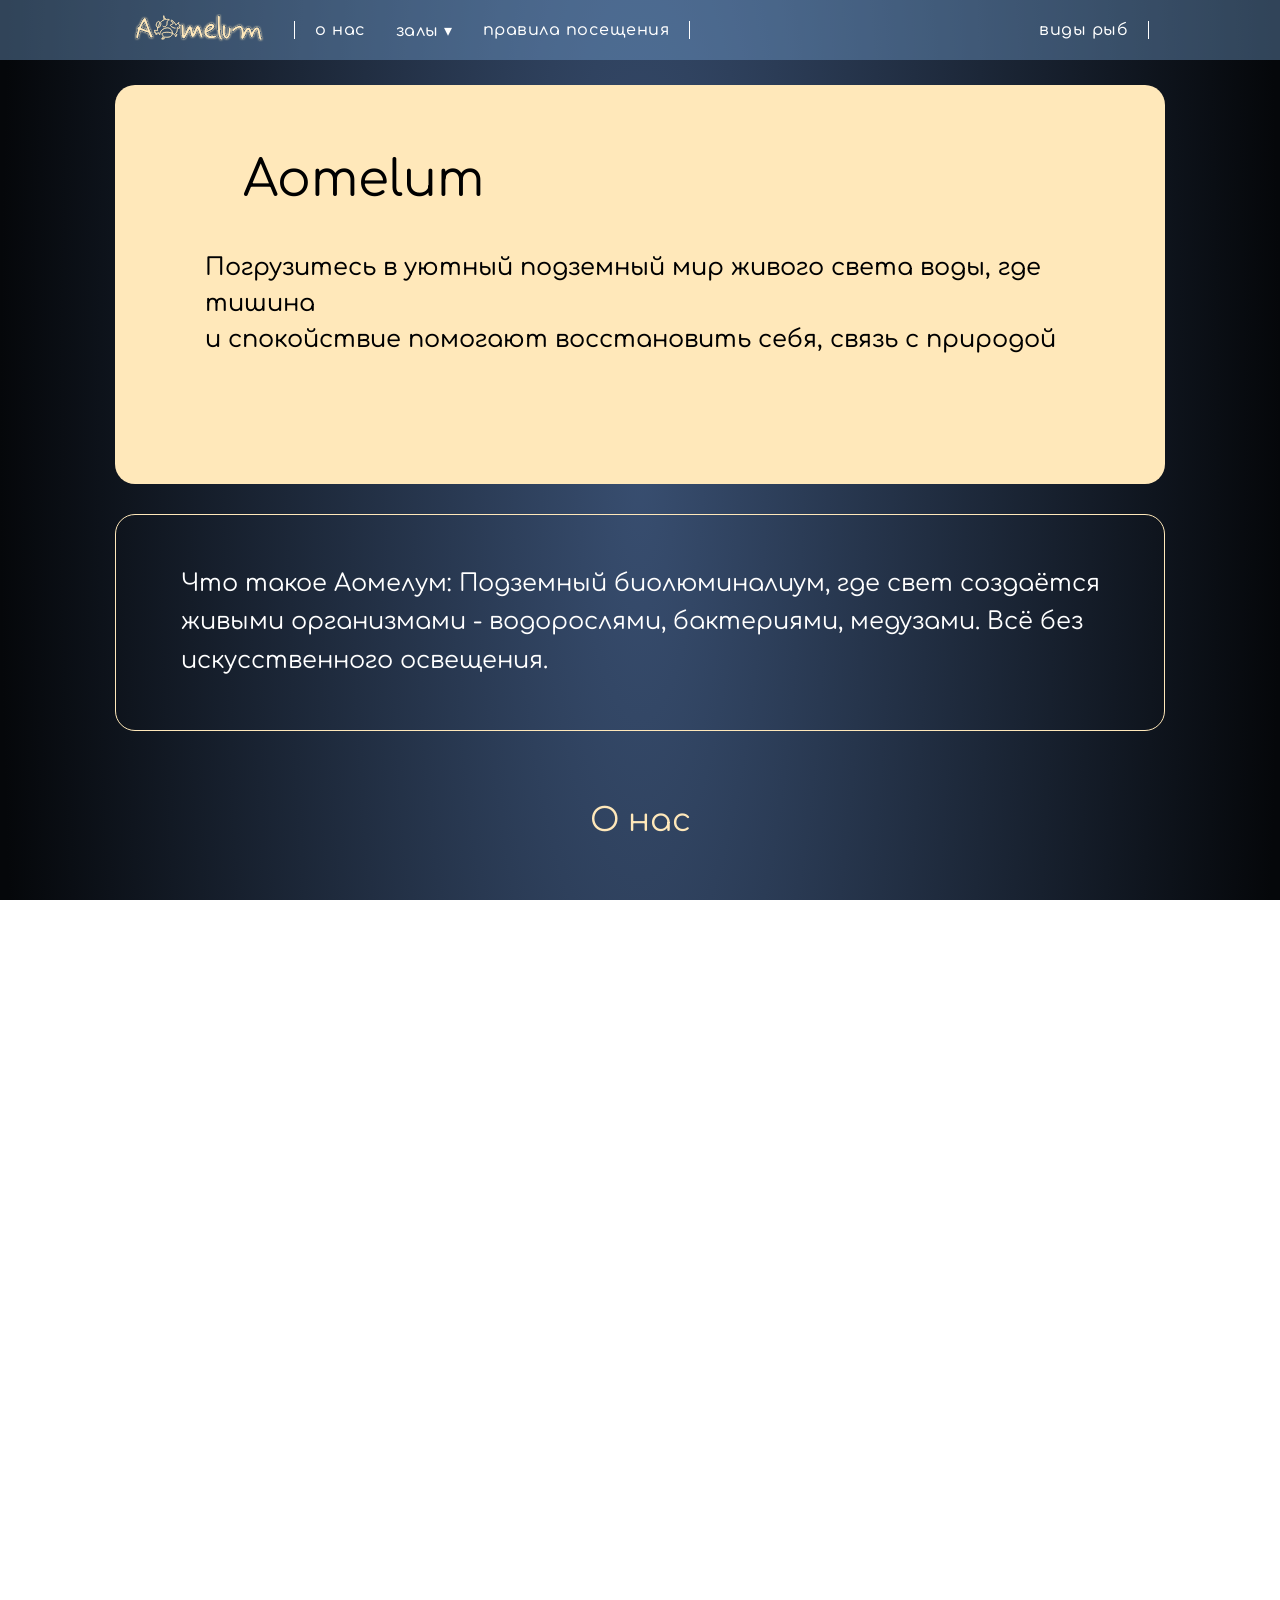
==== index.html @ f308b264 "создала редеми" ====
<!DOCTYPE html>
<html lang="ru">
<head>
    <meta charset="UTF-8">
    <meta name="viewport" content="width=device-width, initial-scale=1.0">
    <title>Aomelum-главная</title>
    <link rel="icon" href="./img/logo2.png" type="image/png"> 
    <link href="./css/style.css" rel="stylesheet"/>
    <link href="./css/font.css" rel="stylesheet"/>
    <script src="./js/js.js" charset="utf-8"></script>
</head>
<body>
    <header>
        <a href="index.html" class="logo">
            <img class="logo_1" src="./img/logo.svg" alt="">
        </a>
        
        <a href="o_nas.html" class="text-link text-about">
            о наc
        </a>
        
        <div class="dropdown">
            <a href="#" class="text-link text-zal dropbtn">
                залы ▾
            </a>
            <div class="dropdown-content">
                <a href="vip.html">vip</a>
                <a href="obichka.html">обычные</a>
            </div>
        </div>
        
        <a href="rules.html" class="text-link text-rule">
            правила посещения
        </a>
        
        <a href="obitateli.html" class="text-link text-type">
            виды рыб
        </a>
    </header>
    
    <!-- <div class="mobile-menu-panel">
        <button class="close-menu-btn" aria-label="Закрыть меню">&times;</button>
        <nav class="mobile-nav">
            <a href="about.html">О нас</a>
            <a href="contact.html">залы</a>
            <a href="lab.html">правила посещения</a>
            <a href="cataloge.html">виды рыб</a>
        </nav>
    </div> -->














    <section class="main-content1">
        
        <div class="card card-light">
            <h1 class="card-title">Aomelum</h1>
            <p class="card-text">
                Погрузитесь в уютный подземный мир живого света воды, где тишина <br> 
                и спокойствие помогают восстановить себя, связь с природой
            </p>
        </div>
        
        <div class="card card-dark">
            <p class="card-text">
                Что такое Аомелум: Подземный биолюминалиум, где свет создаётся <br>
                живыми организмами - водорослями, бактериями, медузами. Всё без <br>
                искусственного освещения.
            </p>
        </div>
    </section>
    

















    <section class="about-section">
        <h2 class="about-heading">О нас</h2>

        <div class="about-container">
            <div class="about-card about-left scroll-animate">
                <p>
                    Аомелум — место, в котором можно замедлиться, выйти из потока 
                    шума и снова почувствовать внимание к миру вокруг. Здесь тишина, 
                    мягкий свет и глубина пространства помогают восстановить 
                    внутренний ритм, просто побыть в настоящем моменте.
                </p>
            </div>

            <div class="about-card about-right scroll-animate">
                <p>
                    Нас вдохновляет природа океанических глубин: места, где 
                    свет рождается естественно, а тишина становится 
                    частью опыта. Здесь мы находим вдохновение в медленном 
                    движении воды, мягком свечении живых организмов 
                    и спокойствии, которого так не хватает в городе.
                </p>
            </div>

            <div class="about-card about-left scroll-animate">
                <p>
                    Через биолюминесценцию, подземную архитектуру 
                    и медленные маршруты мы создаём атмосферу спокойствия, 
                    тишины и полного внутреннего погружения, помогая 
                    замедлиться и почувствовать связь с собой и окружающим 
                    миром.
                </p>
            </div>

            <div class="about-btn-wrapper scroll-animate">
                <a href="o_nas.html" class="about-btn">Читать больше</a>
            </div>
        </div>
    </section>
















    <section class="species-section">
        <h2 class="species-heading">Какие виды есть у нас</h2>
        
        <div class="species-grid">
            <div class="species-card card-small-vert placeholder">
                <div class="card-info">
                    <span class="card-title-text">Название обитателя <span class="arrow">⌄</span></span>
                    <span class="card-subtitle-text">в каком зале находится</span>
                </div>
            </div>

            <div class="species-card card-small-vert placeholder">
                <div class="card-info">
                    <span class="card-title-text">Название обитателя <span class="arrow">⌄</span></span>
                    <span class="card-subtitle-text">в каком зале находится</span>
                </div>
            </div>
        
            <div class="species-card card-large-horiz placeholder">
                <div class="card-info">
                    <span class="card-title-text">Название обитателя <span class="arrow">⌄</span></span>
                    <span class="card-subtitle-text">в каком зале находится</span>
                </div>
            </div>
            
            <div class="species-card card-small-vert placeholder"><div class="card-info">
                    <span class="card-title-text">Название обитателя <span class="arrow">⌄</span></span>
                    <span class="card-subtitle-text">в каком зале находится</span>
                </div>
            </div>

            <div class="species-card card-huge-horiz placeholder">
                <div class="card-info">
                    <span class="card-title-text">Название обитателя <span class="arrow">⌄</span></span>
                    <span class="card-subtitle-text">в каком зале находится</span>
                </div>
            </div>
            
            <div class="species-card card-medium-horiz placeholder"><div class="card-info">
                    <span class="card-title-text">Название обитателя <span class="arrow">⌄</span></span>
                    <span class="card-subtitle-text">в каком зале находится</span>
                </div>
            </div>

            <div class="species-card card-square placeholder">
                <div class="card-info">
                    <span class="card-title-text">Название обитателя <span class="arrow">⌄</span></span>
                    <span class="card-subtitle-text">в каком зале находится</span>
                </div>
            </div>

            <div class="species-card card-small-vert placeholder">
                <div class="card-info">
                    <span class="card-title-text">Название обитателя <span class="arrow">⌄</span></span>
                    <span class="card-subtitle-text">в каком зале находится</span>
                </div>
            </div>
            
            
            <div class="species-card card-medium-horiz placeholder card-with-text">
                <div class="card-info">
                    <span class="card-title-text">Название обитателя <span class="arrow">⌄</span></span>
                    <span class="card-subtitle-text">в каком зале находится</span>
                </div>
            </div>
            <div class="species-card card-square placeholder">
                <div class="card-info">
                    <span class="card-title-text">Название обитателя <span class="arrow">⌄</span></span>
                    <span class="card-subtitle-text">в каком зале находится</span>
                </div>
            </div>
        </div>
    </section>










    <section class="concept-section">
    <div class="concept-container">
        <div class="concept-text-box">
            <h2 class="concept-heading">Концепция залов</h2>
            <p class="concept-text">
                В нашем биоиллюминариуме мы создали уникальную концепцию залов, которая 
                позволяет каждому гостю выбрать формат отдыха и релаксации, подходящий 
                именно ему или его компании.
            </p>
        </div>
        
        <div class="concept-image-box placeholder"></div>
    </div>
</section>







    <section class="hall-slider-section">
        <div class="slider-tabs">
            <button class="tab-btn" data-category="vip" onclick="location.href='vip.html'">vip</button>
            <button class="tab-btn" data-category="regular" onclick="location.href='obichka.html'">обычные</button>
        </div>

        <div class="slider-wrap">
            <button class="slider-arrow prev-btn">&lt;</button>
            <div class="slider-track" id="hallSlider">

                <div class="slider-card placeholder">
                    <div class="card-inner-placeholder"></div>
                </div>

                <div class="slider-card placeholder">
                    <div class="card-inner-placeholder"></div>
                </div>

                <div class="slider-card placeholder">
                    <div class="card-inner-placeholder"></div>            
                </div>
                    
                    
                <div class="slider-card placeholder">
                    <div class="card-inner-placeholder"></div>
                </div>

                <div class="slider-card placeholder">
                    <div class="card-inner-placeholder"></div>
                </div>

            </div>
            <button class="slider-arrow next-btn">&gt;</button>
        </div>
    </section>











    <section class="rules-section" id="rulesSection">
        <div class="rules-bg-svg rules-bg-top" id="bgTop">
            <img src="./img/pattern-bottom.svg" alt="Top Pattern">
        </div>
        
        <h2 class="rules-heading">Правила и рекомендации посещения</h2>
        
        <div class="rules-container">
            <div class="rules-card">
                <ul class="rules-list">
                    <li>Время посещения: по расписанию, чтобы сохранить тишину и спокойствие.</li>
                    <li>Дресскод: желательно комфортная, не мешающая движению; избегайте ярких и шумных аксессуаров.</li>
                    <li>Поведение: минимальный шум, молчание рекомендуется для максимальной концентрации.</li>
                    <li>Фото и видеосъёмка: только для рекламы, по согласованию, без использования вспышек и яркого света.</li>
                    <li>Продолжительность: от 45 до 60 минут для полного погружения.</li>
                    <li>Алкоголь и наркотики: запрещены.</li>
                </ul>
            </div>
            
            <div class="rules-card">
                <p class="rules-subtitle">Особые правила:</p>
                <ul class="rules-list">
                    <li>Перед входом убрать обувь.</li>
                    <li>Не трогать организмы и окружающие поверхности.</li>
                    <li>Уважайте тишину и спокойствие других посетителей.</li>
                </ul>
            </div>
        </div>
        
        <div class="rules-bg-svg rules-bg-bottom" id="bgBottom">
            <img src="./img/pattern-bottom.svg" alt="Bottom Pattern">
        </div>
    </section>















    <section class="contacts-section">
        <h2 class="contacts-heading">Контактная информация</h2>

        <div class="contacts-container">
    
            <div class="contacts-info-col">
                <div class="contacts-text-group">
                    <p>Адрес: (подземное расположение, указан примерно)</p>
                    <p>Телефон: +7 (999) 000-00-00</p>
                    <p>Email: info@aomelum.ru</p>
                </div>

                <a href="#" class="map-btn">Ссылка на карту, схема проезда</a>

                <div class="social-links">
                    <a href="https://t.me/" target="_blank" class="social-card" aria-label="Telegram">
                        <!-- Иконка Telegram SVG или заглушка -->
                        <span>TG</span>
                    </a>
                    <a href="https://vk.com/" target="_blank" class="social-card" aria-label="VKontakte">
                        <span>VK</span>
                    </a>
                    <a href="https://wa.me/" target="_blank" class="social-card" aria-label="WhatsApp">
                        <span>WA</span>
                    </a>
                </div>
            </div>

            <div class="contacts-form-col">
                <form id="feedbackForm" class="feedback-form">
                    <p class="form-title-desc">Форма для обратной связи (имя, email, сообщение).</p>
                
                    <div class="form-group">
                        <input type="text" id="name" name="name" placeholder="Ваше имя" required>
                    </div>

                    <div class="form-group">
                        <input type="email" id="email" name="email" placeholder="Ваш Email" required>
                    </div>

                    <div class="form-group">
                        <textarea id="message" name="message" placeholder="Ваше сообщение" rows="4" required></textarea>
                    </div>

                    <button type="submit" class="submit-btn">Отправить</button>
                
                    <div id="formNotification" class="form-notification hidden">
                        Сообщение успешно отправлено! Спасибо.
                    </div>
                </form>
            </div>

        </div>
    </section>










</body>
</html>
---- css/style.css ----
@import "reset.css";
@import "fonts.css";
@import "content.css";
@import "animation.css";
@import "adaptive.css";
---- css/font.css ----
@font-face {
    font-family: "ComfortaaR";
    src: url("../fonts/Comfortaa-Regular.ttf") format("truetype");
    font-style: Regular;
}

@font-face {
    font-family: "ComfortaaM";
    src: url("../fonts/Comfortaa-Medium.ttf") format("truetype");
    font-style: Medium;
}

@font-face {
    font-family: "ComfortaaS";
    src: url("../fonts/Comfortaa-SemiBold.ttf") format("truetype");
    font-style: SemiBold;
}
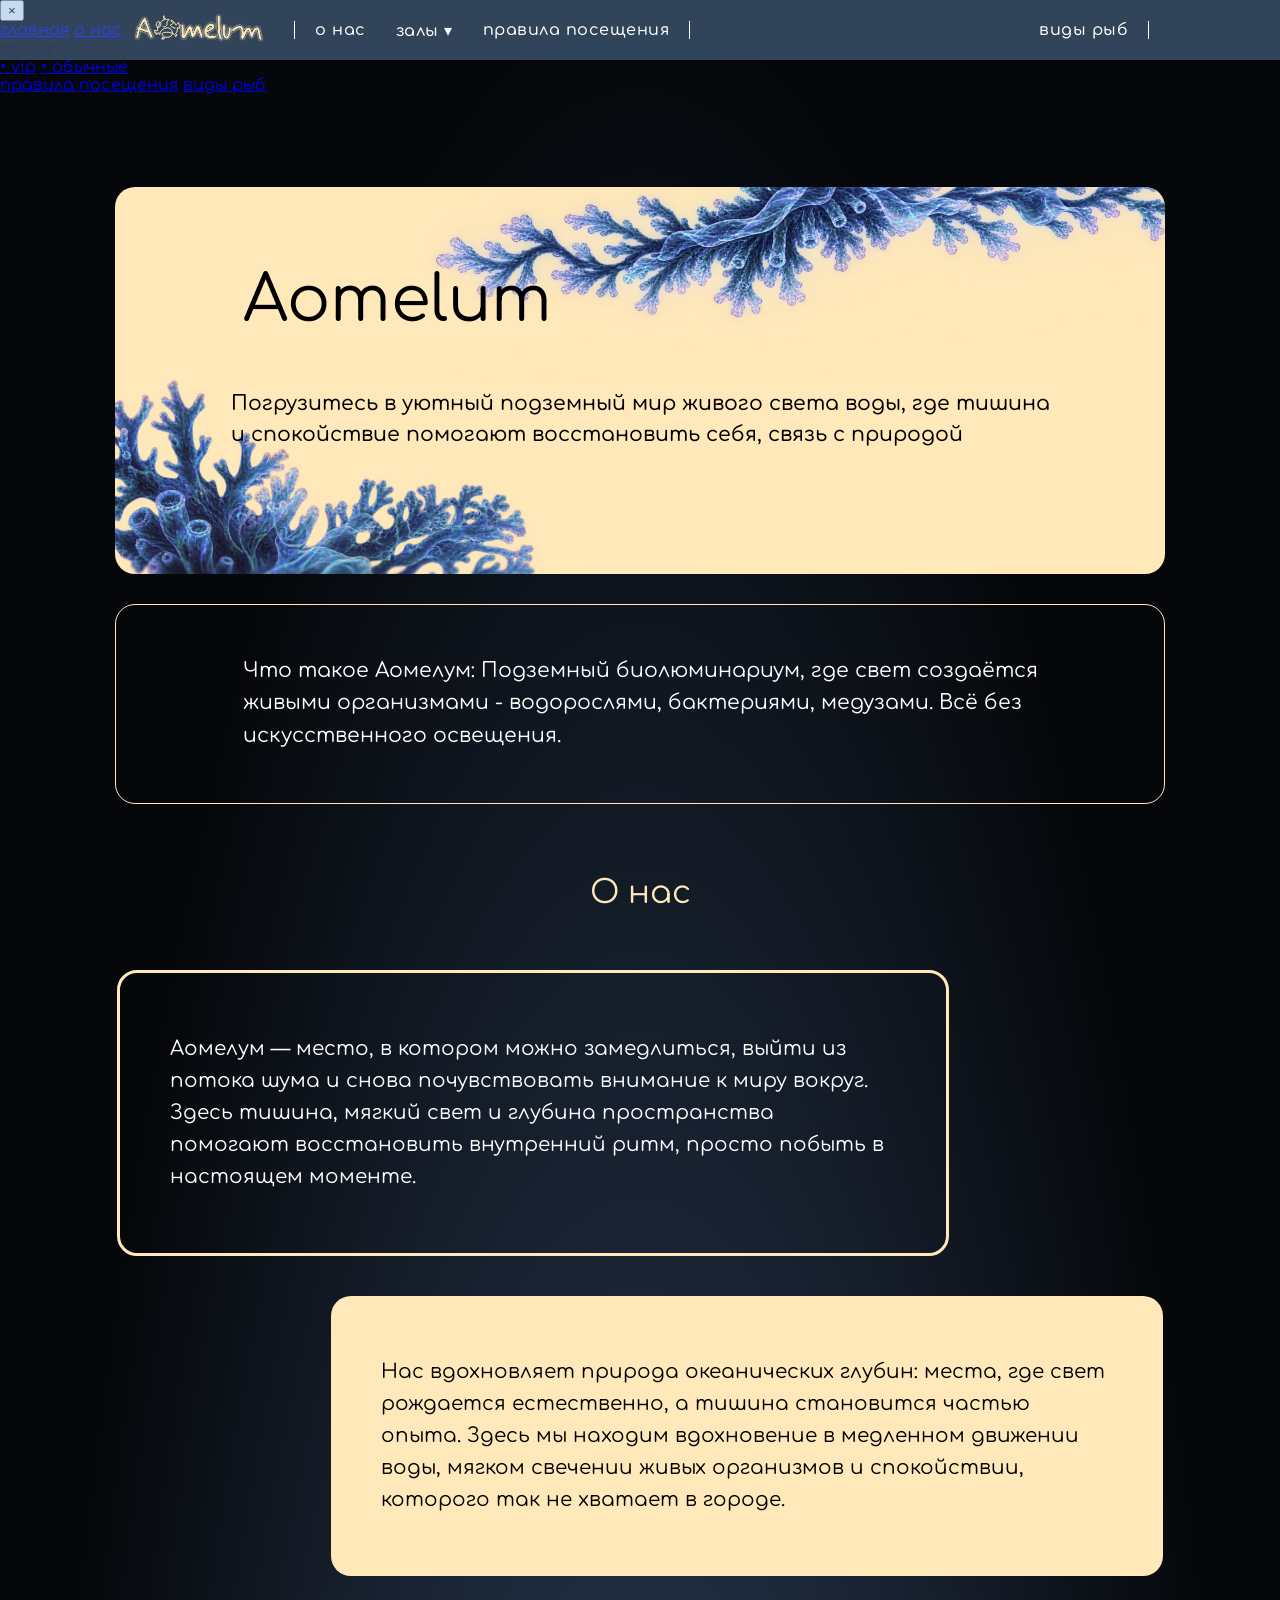
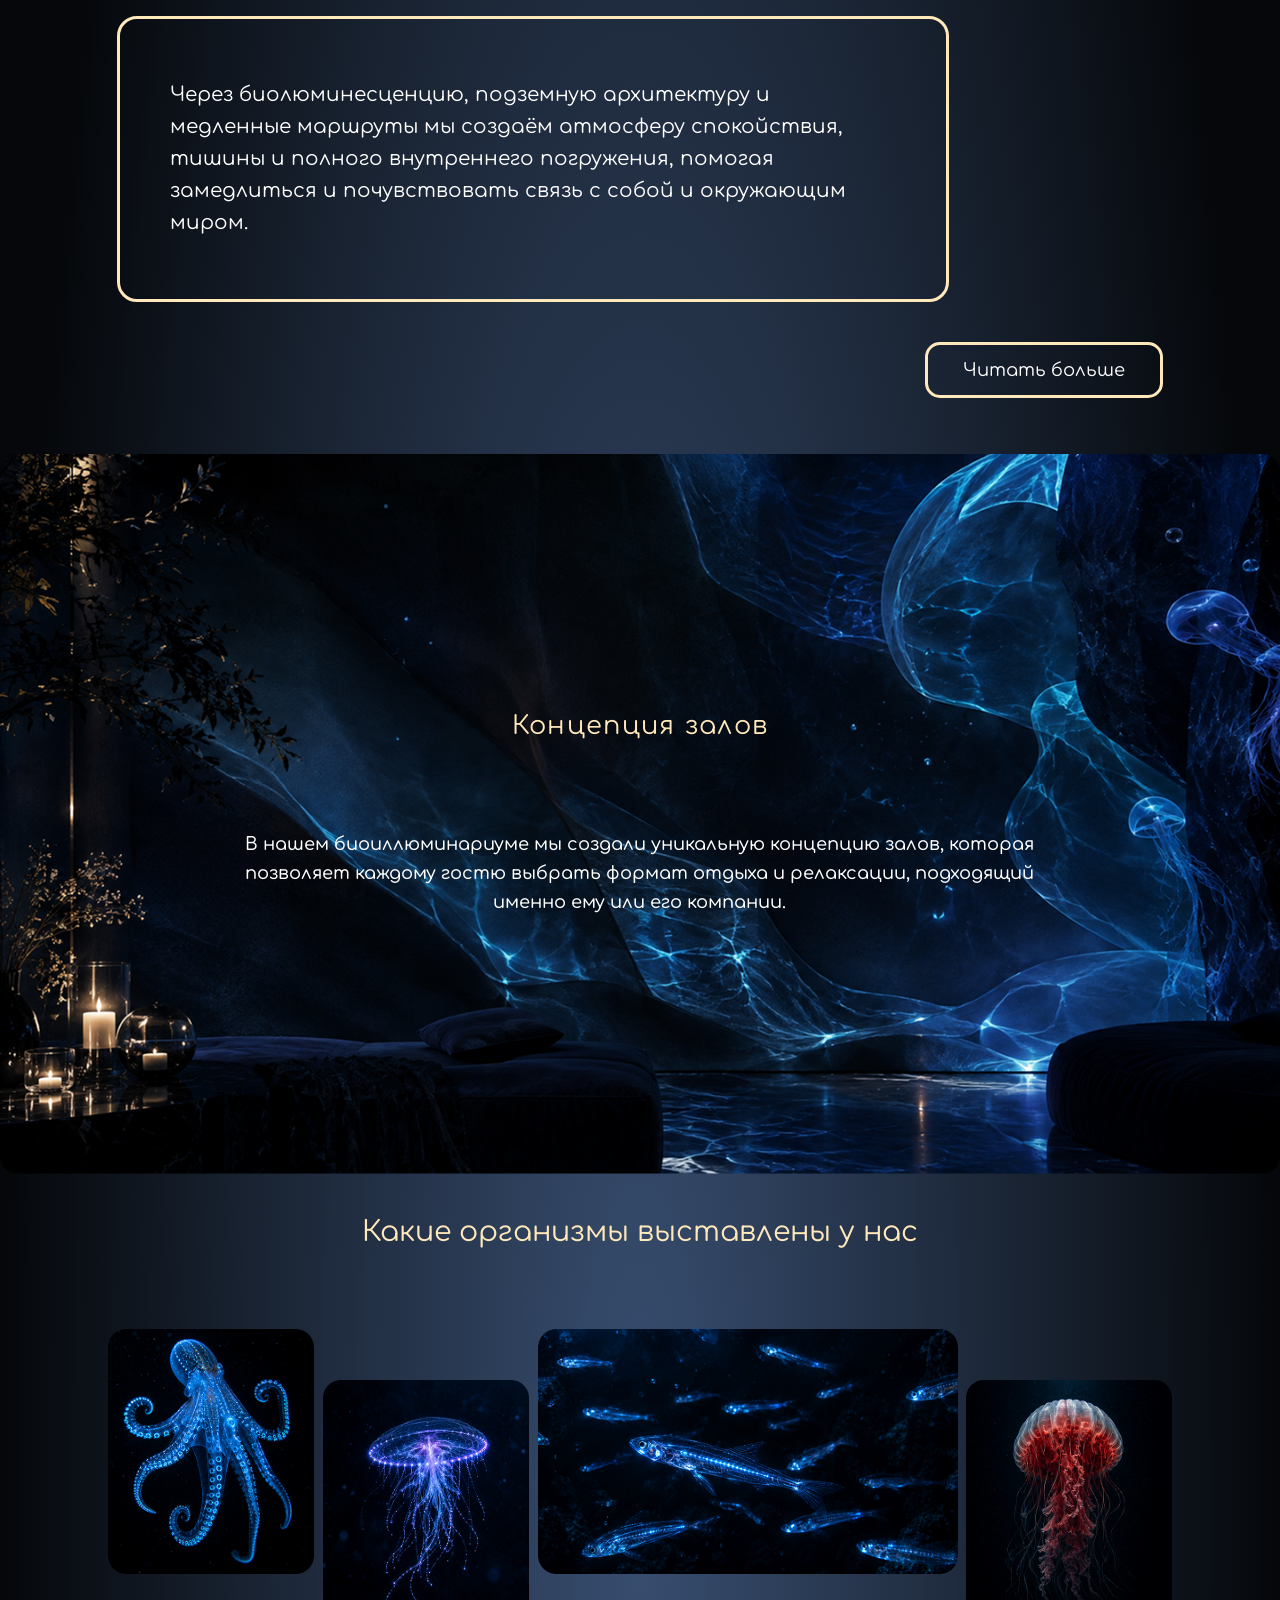
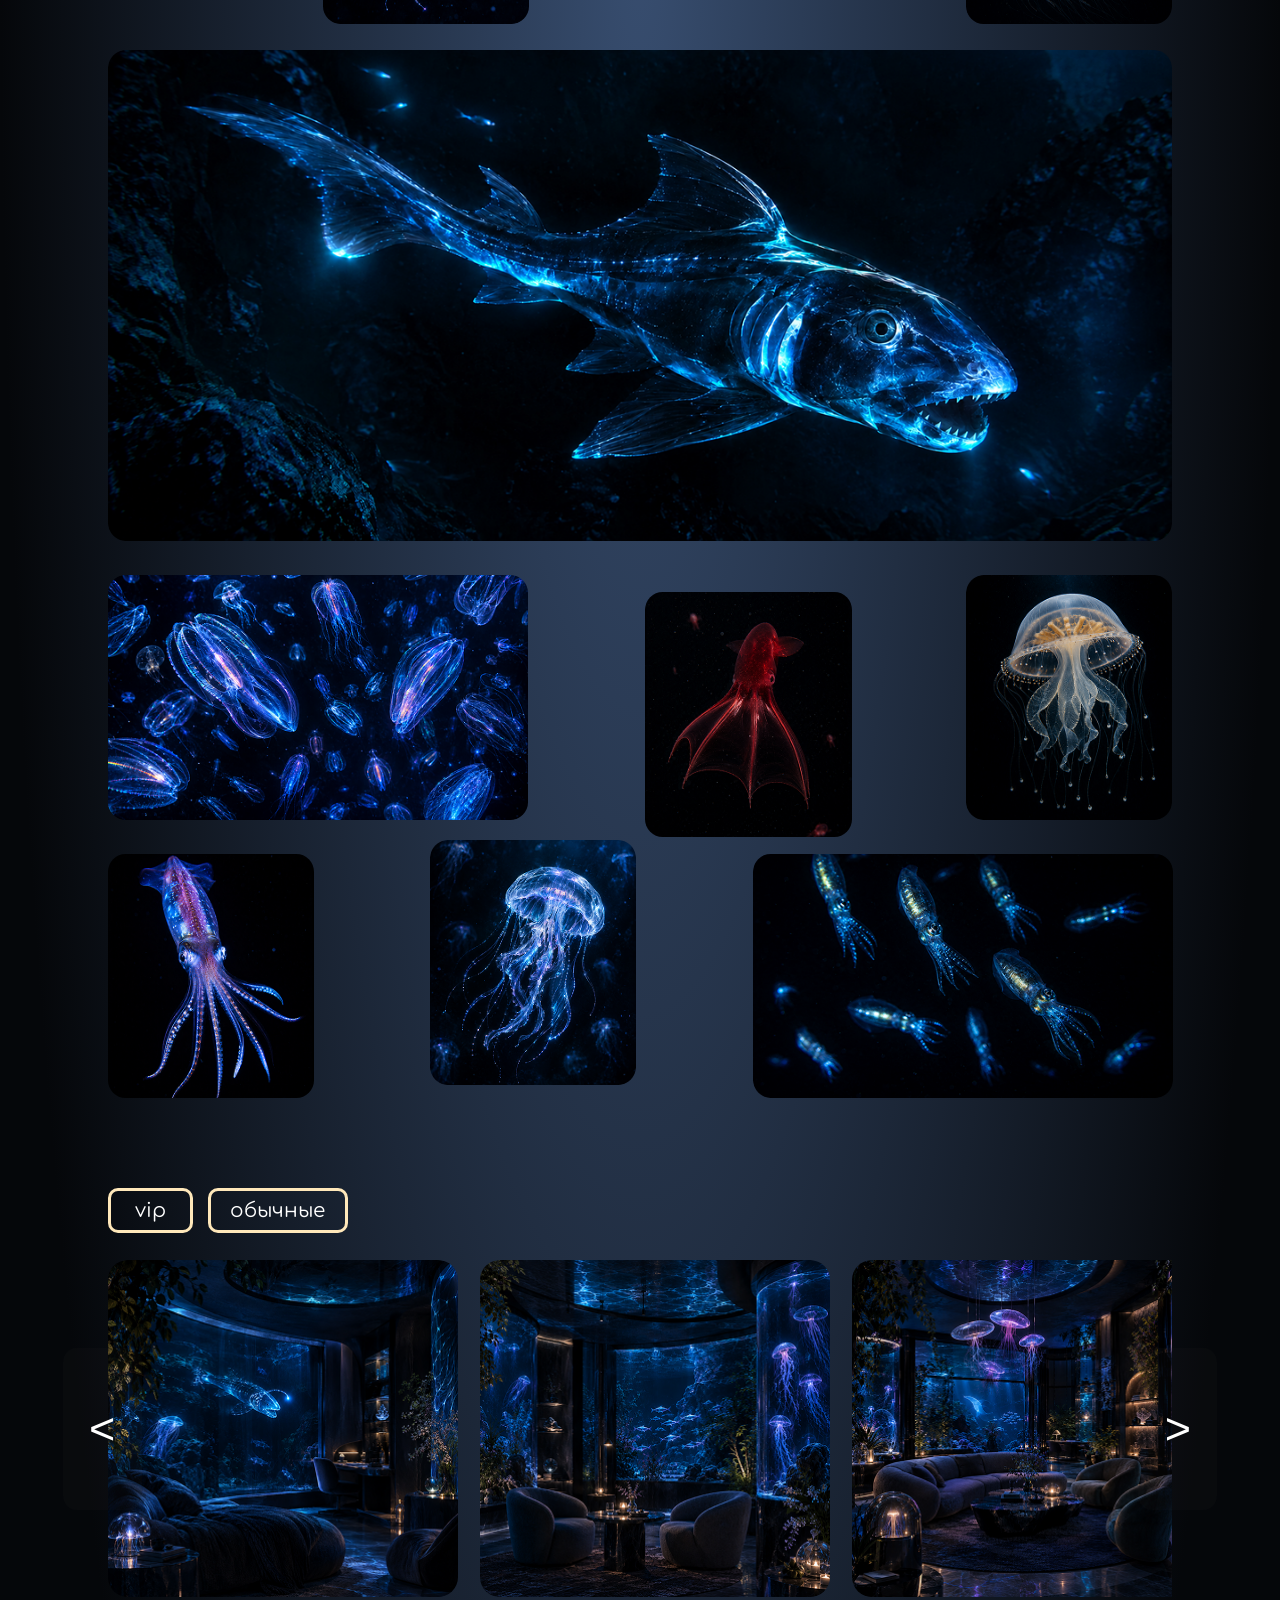
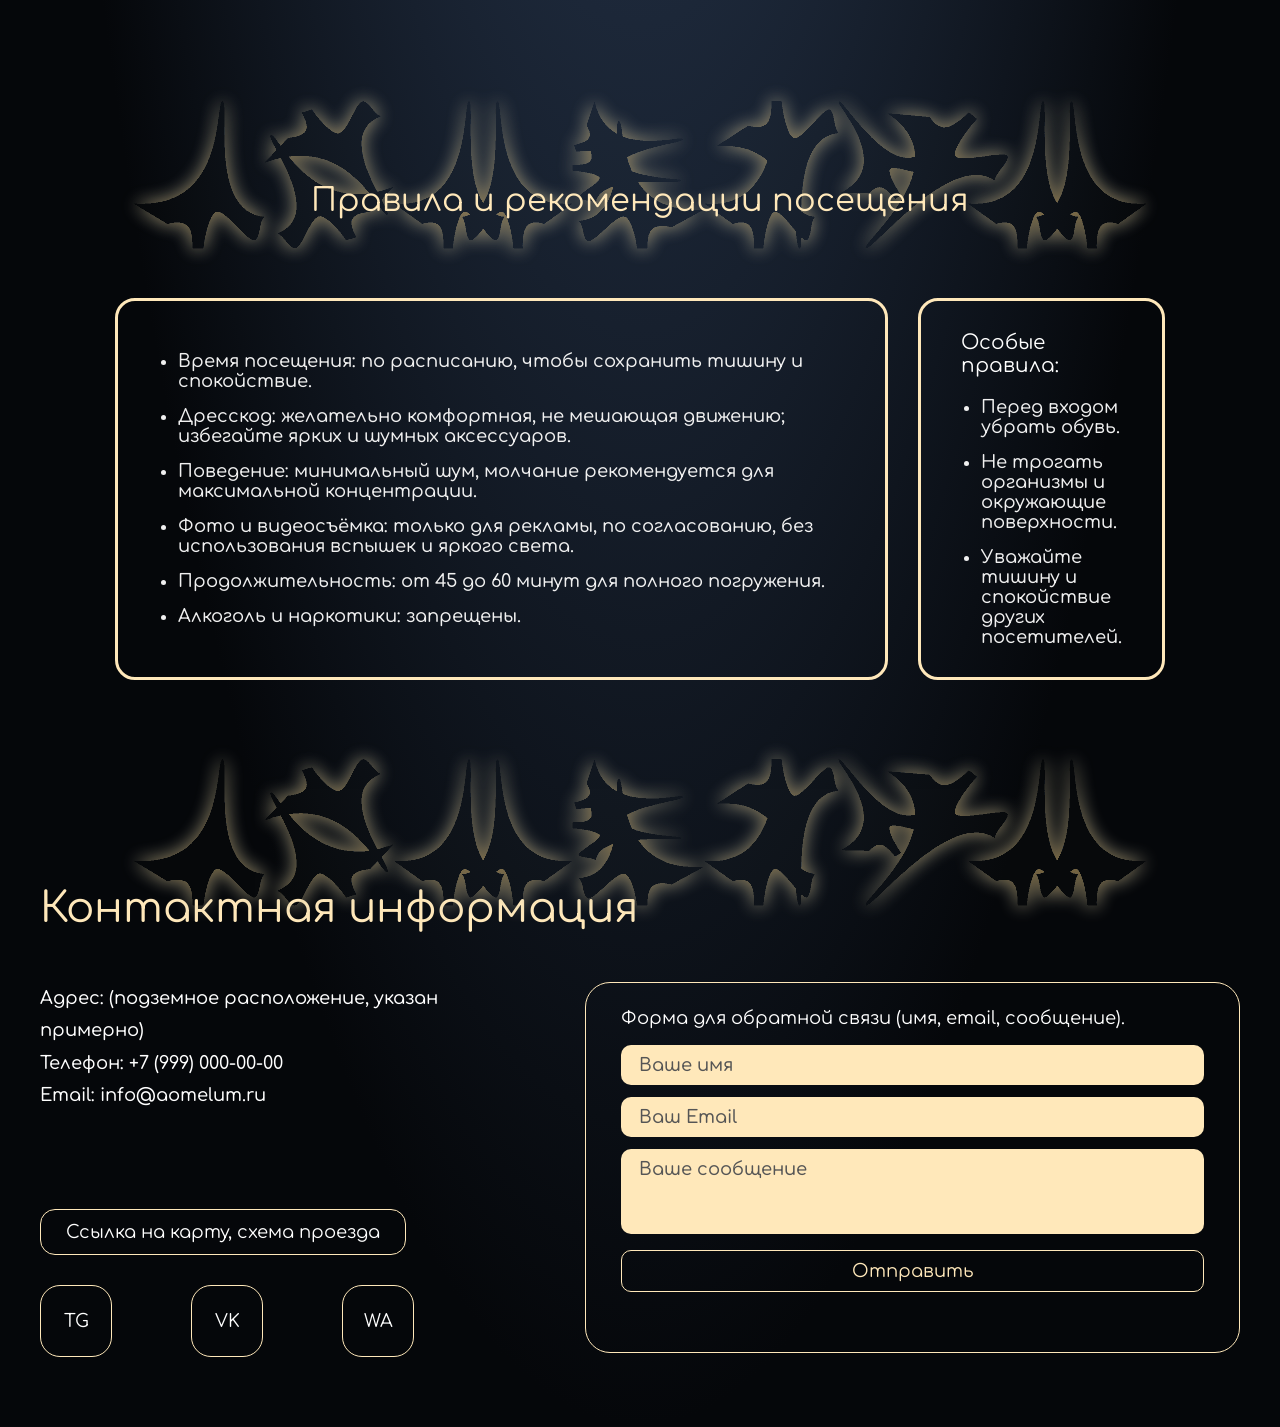
==== commit 815cb3cb: "просм" ====
--- a/index.html
+++ b/index.html
@@ -3,7 +3,7 @@
 <head>
     <meta charset="UTF-8">
     <meta name="viewport" content="width=device-width, initial-scale=1.0">
-    <title>Aomelum-главная</title>
+    <title>Aomelum</title>
     <link rel="icon" href="./img/logo2.png" type="image/png"> 
     <link href="./css/style.css" rel="stylesheet"/>
     <link href="./css/font.css" rel="stylesheet"/>
@@ -37,47 +37,70 @@
             виды рыб
         </a>
     </header>
-    
-    <!-- <div class="mobile-menu-panel">
-        <button class="close-menu-btn" aria-label="Закрыть меню">&times;</button>
-        <nav class="mobile-nav">
-            <a href="about.html">О нас</a>
-            <a href="contact.html">залы</a>
-            <a href="lab.html">правила посещения</a>
-            <a href="cataloge.html">виды рыб</a>
-        </nav>
-    </div> -->
-
-
-
-
-
-
-
-
-
-
-
+
+    
+    
+    
+    
+    
+    
+<div class="mobile-menu-panel">
+    <button class="close-menu-btn" aria-label="Закрыть меню">&times;</button>
+    <nav class="mobile-nav">
+        <!-- Добавляем эту строчку первым пунктом -->
+        <a href="index.html">главная</a>
+
+        <a href="o_nas.html">о нас</a>
+        <div class="mobile-dropdown">
+            <span class="mobile-dropdown-title">залы ▾</span>
+            <div class="mobile-dropdown-content">
+                <a href="vip.html">• vip</a>
+                <a href="obichka.html">• обычные</a>
+            </div>
+        </div>
+        <a href="rules.html">правила посещения</a>
+        <a href="obitateli.html">виды рыб</a>
+    </nav>
+</div>
+    
+    
+    
+    
+    
 
 
 
     <section class="main-content1">
-        
+   
         <div class="card card-light">
-            <h1 class="card-title">Aomelum</h1>
-            <p class="card-text">
-                Погрузитесь в уютный подземный мир живого света воды, где тишина <br> 
-                и спокойствие помогают восстановить себя, связь с природой
-            </p>
-        </div>
-        
+            <div class="coral-top">
+                <img src="./img/lam2.png" alt="Коралл сверху справа">
+            </div>
+
+   
+            <div class="card-content">
+                <h1 class="card-title">Aomelum</h1>
+                <p class="card-text">
+                    Погрузитесь в уютный подземный мир живого света воды, где тишина <br> 
+                    и спокойствие помогают восстановить себя, связь с природой
+                </p>
+            </div>
+
+            
+            <div class="coral-bottom">
+                <img src="./img/lam1.png" alt="Коралл снизу слева">
+            </div>
+        </div>
+   
+
         <div class="card card-dark">
             <p class="card-text">
-                Что такое Аомелум: Подземный биолюминалиум, где свет создаётся <br>
+                Что такое Аомелум: Подземный биолюминариум, где свет создаётся <br>
                 живыми организмами - водорослями, бактериями, медузами. Всё без <br>
                 искусственного освещения.
             </p>
         </div>
+
     </section>
     
 
@@ -151,145 +174,186 @@
 
 
 
+
+
+
+
+
+    <section class="concept-section">
+        <div class="concept-container">
+            <img class="concept-bg-image" src="img/concept.png" alt="Концепция залов">
+            <div class="concept-text-box">
+                <h2 class="concept-heading">Концепция залов</h2>
+                <p class="concept-text">
+                    В нашем биоиллюминариуме мы создали уникальную концепцию залов, которая 
+                    позволяет каждому гостю выбрать формат отдыха и релаксации, подходящий 
+                    именно ему или его компании.
+                </p>
+            </div>
+        </div>
+    </section>
+
+
+
+
+
+
+
+
+
+
+
+
+
     <section class="species-section">
-        <h2 class="species-heading">Какие виды есть у нас</h2>
-        
-        <div class="species-grid">
-            <div class="species-card card-small-vert placeholder">
-                <div class="card-info">
-                    <span class="card-title-text">Название обитателя <span class="arrow">⌄</span></span>
-                    <span class="card-subtitle-text">в каком зале находится</span>
-                </div>
-            </div>
-
-            <div class="species-card card-small-vert placeholder">
-                <div class="card-info">
-                    <span class="card-title-text">Название обитателя <span class="arrow">⌄</span></span>
-                    <span class="card-subtitle-text">в каком зале находится</span>
-                </div>
-            </div>
-        
-            <div class="species-card card-large-horiz placeholder">
-                <div class="card-info">
-                    <span class="card-title-text">Название обитателя <span class="arrow">⌄</span></span>
-                    <span class="card-subtitle-text">в каком зале находится</span>
-                </div>
-            </div>
-            
-            <div class="species-card card-small-vert placeholder"><div class="card-info">
-                    <span class="card-title-text">Название обитателя <span class="arrow">⌄</span></span>
-                    <span class="card-subtitle-text">в каком зале находится</span>
-                </div>
-            </div>
-
-            <div class="species-card card-huge-horiz placeholder">
-                <div class="card-info">
-                    <span class="card-title-text">Название обитателя <span class="arrow">⌄</span></span>
-                    <span class="card-subtitle-text">в каком зале находится</span>
-                </div>
-            </div>
-            
-            <div class="species-card card-medium-horiz placeholder"><div class="card-info">
-                    <span class="card-title-text">Название обитателя <span class="arrow">⌄</span></span>
-                    <span class="card-subtitle-text">в каком зале находится</span>
-                </div>
-            </div>
-
-            <div class="species-card card-square placeholder">
-                <div class="card-info">
-                    <span class="card-title-text">Название обитателя <span class="arrow">⌄</span></span>
-                    <span class="card-subtitle-text">в каком зале находится</span>
-                </div>
-            </div>
-
-            <div class="species-card card-small-vert placeholder">
-                <div class="card-info">
-                    <span class="card-title-text">Название обитателя <span class="arrow">⌄</span></span>
-                    <span class="card-subtitle-text">в каком зале находится</span>
-                </div>
-            </div>
-            
-            
-            <div class="species-card card-medium-horiz placeholder card-with-text">
-                <div class="card-info">
-                    <span class="card-title-text">Название обитателя <span class="arrow">⌄</span></span>
-                    <span class="card-subtitle-text">в каком зале находится</span>
-                </div>
-            </div>
-            <div class="species-card card-square placeholder">
-                <div class="card-info">
-                    <span class="card-title-text">Название обитателя <span class="arrow">⌄</span></span>
-                    <span class="card-subtitle-text">в каком зале находится</span>
-                </div>
-            </div>
-        </div>
-    </section>
-
-
-
-
-
-
-
-
-
-
-    <section class="concept-section">
-    <div class="concept-container">
-        <div class="concept-text-box">
-            <h2 class="concept-heading">Концепция залов</h2>
-            <p class="concept-text">
-                В нашем биоиллюминариуме мы создали уникальную концепцию залов, которая 
-                позволяет каждому гостю выбрать формат отдыха и релаксации, подходящий 
-                именно ему или его компании.
-            </p>
-        </div>
-        
-        <div class="concept-image-box placeholder"></div>
+        <h2 class="species-heading">Какие организмы выставлены у нас</h2>
+
+        <div class="species-canvas">
+
+            <div class="species-card card-octopussv">
+                <img src="img/octopussv.png" alt="Octopussv">
+                <div class="card-info">
+                    <span class="card-title-text">Светящийся осьминог</span>
+                </div>
+            </div>
+
+            <div class="species-card card-attola">
+                <img src="img/attola.png" alt="Attola">
+                <div class="card-info">
+                    <span class="card-title-text">Медуза "Морская крапива"</span>
+                </div>
+            </div>
+
+            <div class="species-card card-anchous">
+                <img src="img/anchous.png" alt="Anchous">
+                <div class="card-info">
+                    <span class="card-title-text">Светящийся анчоус</span>
+                </div>
+            </div>
+
+            <div class="species-card card-colocolnia">
+                <img src="img/colocolnia.png" alt="Colocolnia">
+                <div class="card-info">
+                    <span class="card-title-text">Медуза "Кровавая колокольня"</span>
+                </div>
+            </div>
+
+            <div class="species-card card-fonarak">
+                <img src="img/fonarak.png" alt="Fonarak">
+                <div class="card-info">
+                    <span class="card-title-text">Акула "Фонарь"</span>
+                </div>
+            </div>
+
+            <div class="species-card card-grebnevik">
+                <img src="img/grebnevik.png" alt="Grebnevik">
+                <div class="card-info">
+                    <span class="card-title-text">Гребневик</span>
+                </div>
+            </div>
+
+            <div class="species-card card-krovcalm">
+                <img src="img/krovcalm.png" alt="Krovcalm">
+                <div class="card-info">
+                    <span class="card-title-text">"Вампирский" кальмар</span>
+                </div>
+            </div>
+
+            <div class="species-card card-medu">
+                <img src="img/medu.png" alt="Medu">
+                <div class="card-info">
+                    <span class="card-title-text">Медуза "Атолла"</span>
+                </div>
+            </div>
+
+            <div class="species-card card-kalmsv">
+                <img src="img/kalmsv.png" alt="Kalmsv">
+                <div class="card-info">
+                    <span class="card-title-text">Светящийся кальмар</span>
+                </div>
+            </div>
+
+            <div class="species-card card-hrustalm">
+                <img src="img/hrustalm.png" alt="Hrustalm">
+                <div class="card-info">
+                    <span class="card-title-text">"Хрустальная" медуза</span>
+                </div>
+            </div>
+
+            <div class="species-card card-svetlak">
+                <img src="img/svetlak.png" alt="Svetlak">
+                <div class="card-info">
+                    <span class="card-title-text">Кальмар "Светлячок"</span>
+                </div>
+            </div>
+        </div>
+    </section>
+
+
+
+
+
+
+
+
+
+
+
+
+
+
+
+
+
+    <section class="hall-slider-section">
+    <div class="slider-tabs">
+        <button class="tab-btn btn-vip" data-category="vip" onclick="location.href='vip.html'">vip</button>
+        <button class="tab-btn btn-regular" data-category="regular" onclick="location.href='obichka.html'">обычные</button>
+    </div>
+
+    <div class="slider-wrap">
+        <button class="slider-arrow prev-btn">&lt;</button>
+        
+        <div class="slider-track" id="hallSlider">
+            <div class="slider-card">
+                <img src="img/egoint.png" alt="Эго">
+                <div class="card-info">
+                    <span class="card-title-text">Эго</span>
+                </div>
+            </div>
+
+            <div class="slider-card">
+                <img src="img/duoint.png" alt="Дуо">
+                <div class="card-info">
+                    <span class="card-title-text">Дуо</span>
+                </div>
+            </div>
+
+            <div class="slider-card">
+                <img src="img/trioint.png" alt="Трио">
+                <div class="card-info">
+                    <span class="card-title-text">Трио</span>
+                </div>
+            </div>
+
+            <div class="slider-card">
+                <img src="img/homeint.png" alt="Home">
+                <div class="card-info">
+                    <span class="card-title-text">Home</span>
+                </div>
+            </div>
+
+            <div class="slider-card">
+                <img src="img/obichint.png" alt="Обычка">
+                <div class="card-info">
+                    <span class="card-title-text">Обычка</span>
+                </div>
+            </div>
+        </div>
+
+        <button class="slider-arrow next-btn">&gt;</button>
     </div>
 </section>
-
-
-
-
-
-
-
-    <section class="hall-slider-section">
-        <div class="slider-tabs">
-            <button class="tab-btn" data-category="vip" onclick="location.href='vip.html'">vip</button>
-            <button class="tab-btn" data-category="regular" onclick="location.href='obichka.html'">обычные</button>
-        </div>
-
-        <div class="slider-wrap">
-            <button class="slider-arrow prev-btn">&lt;</button>
-            <div class="slider-track" id="hallSlider">
-
-                <div class="slider-card placeholder">
-                    <div class="card-inner-placeholder"></div>
-                </div>
-
-                <div class="slider-card placeholder">
-                    <div class="card-inner-placeholder"></div>
-                </div>
-
-                <div class="slider-card placeholder">
-                    <div class="card-inner-placeholder"></div>            
-                </div>
-                    
-                    
-                <div class="slider-card placeholder">
-                    <div class="card-inner-placeholder"></div>
-                </div>
-
-                <div class="slider-card placeholder">
-                    <div class="card-inner-placeholder"></div>
-                </div>
-
-            </div>
-            <button class="slider-arrow next-btn">&gt;</button>
-        </div>
-    </section>
 
 
 
@@ -364,14 +428,14 @@
                 <a href="#" class="map-btn">Ссылка на карту, схема проезда</a>
 
                 <div class="social-links">
-                    <a href="https://t.me/" target="_blank" class="social-card" aria-label="Telegram">
+                    <a href="o404o.html" target="_blank" class="social-card" aria-label="Telegram">
                         <!-- Иконка Telegram SVG или заглушка -->
                         <span>TG</span>
                     </a>
-                    <a href="https://vk.com/" target="_blank" class="social-card" aria-label="VKontakte">
+                    <a href="o404o.html" target="_blank" class="social-card" aria-label="VKontakte">
                         <span>VK</span>
                     </a>
-                    <a href="https://wa.me/" target="_blank" class="social-card" aria-label="WhatsApp">
+                    <a href="o404o.html" target="_blank" class="social-card" aria-label="WhatsApp">
                         <span>WA</span>
                     </a>
                 </div>
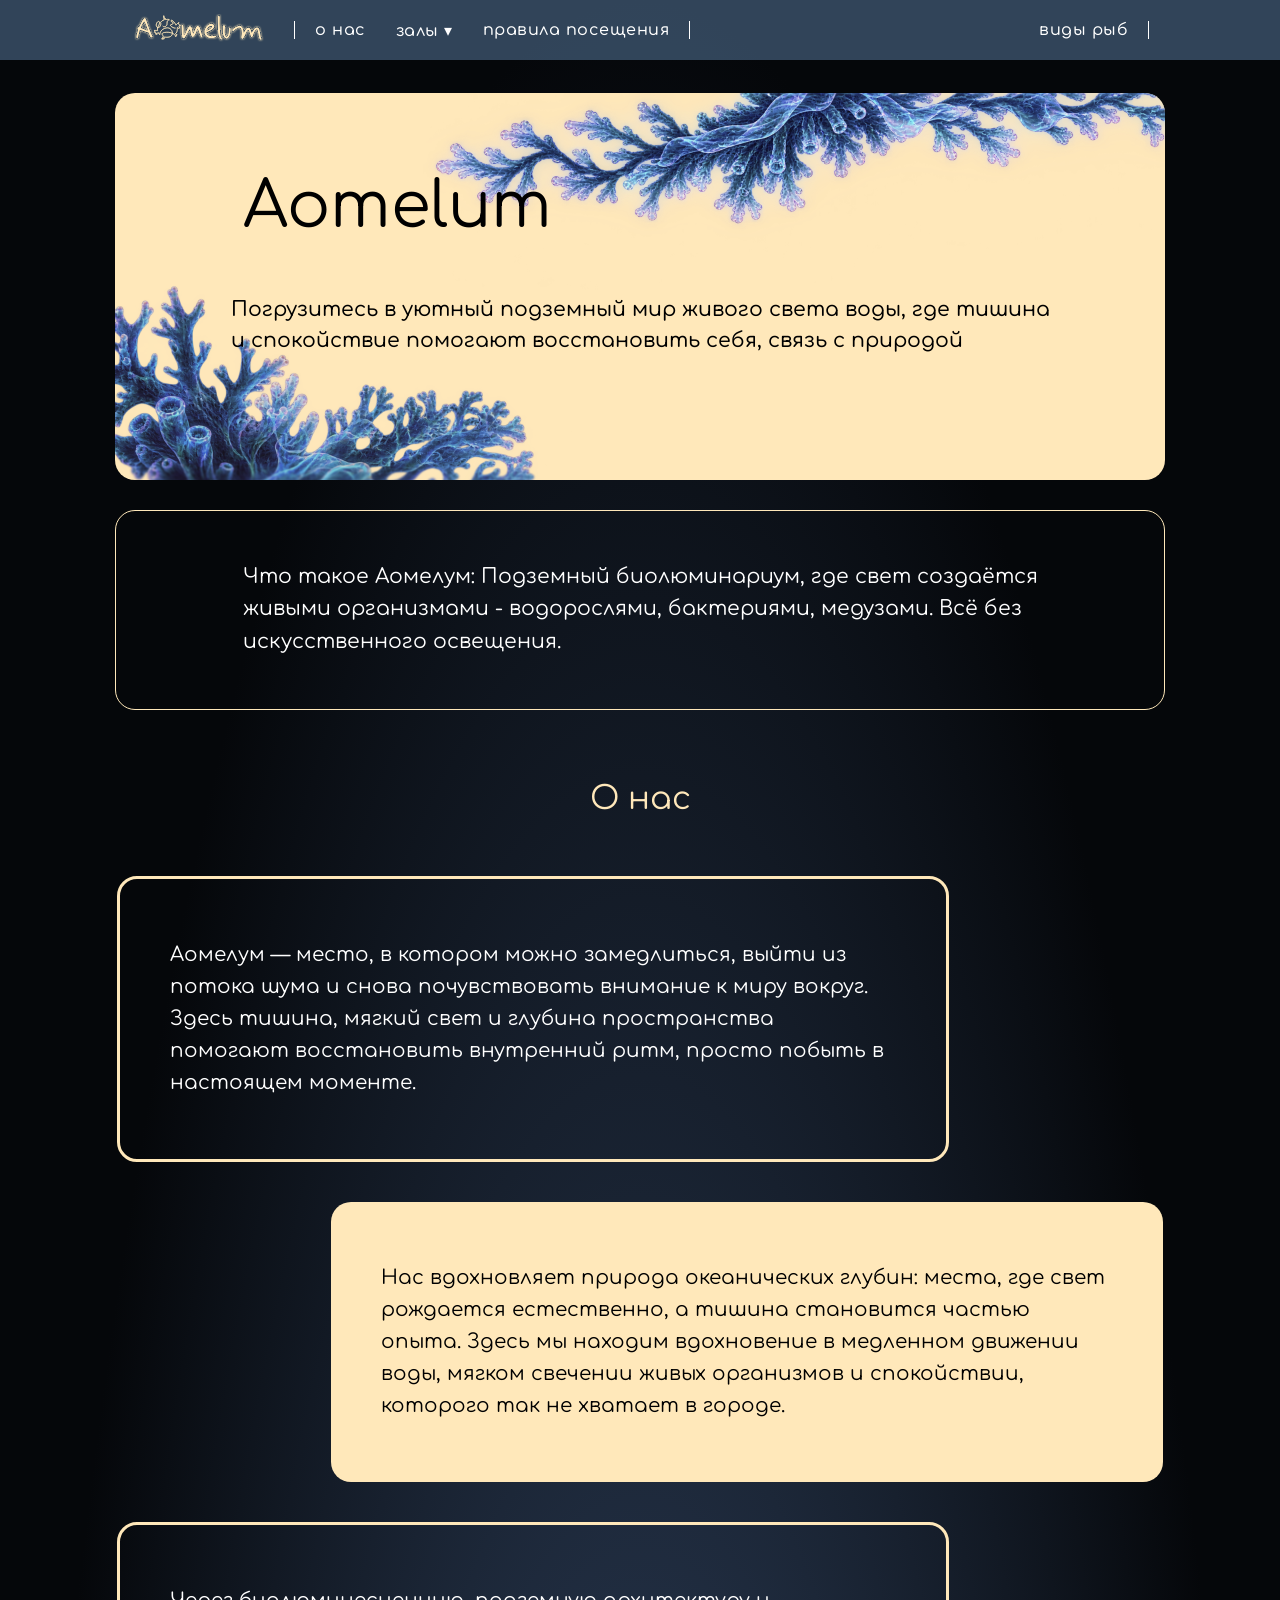
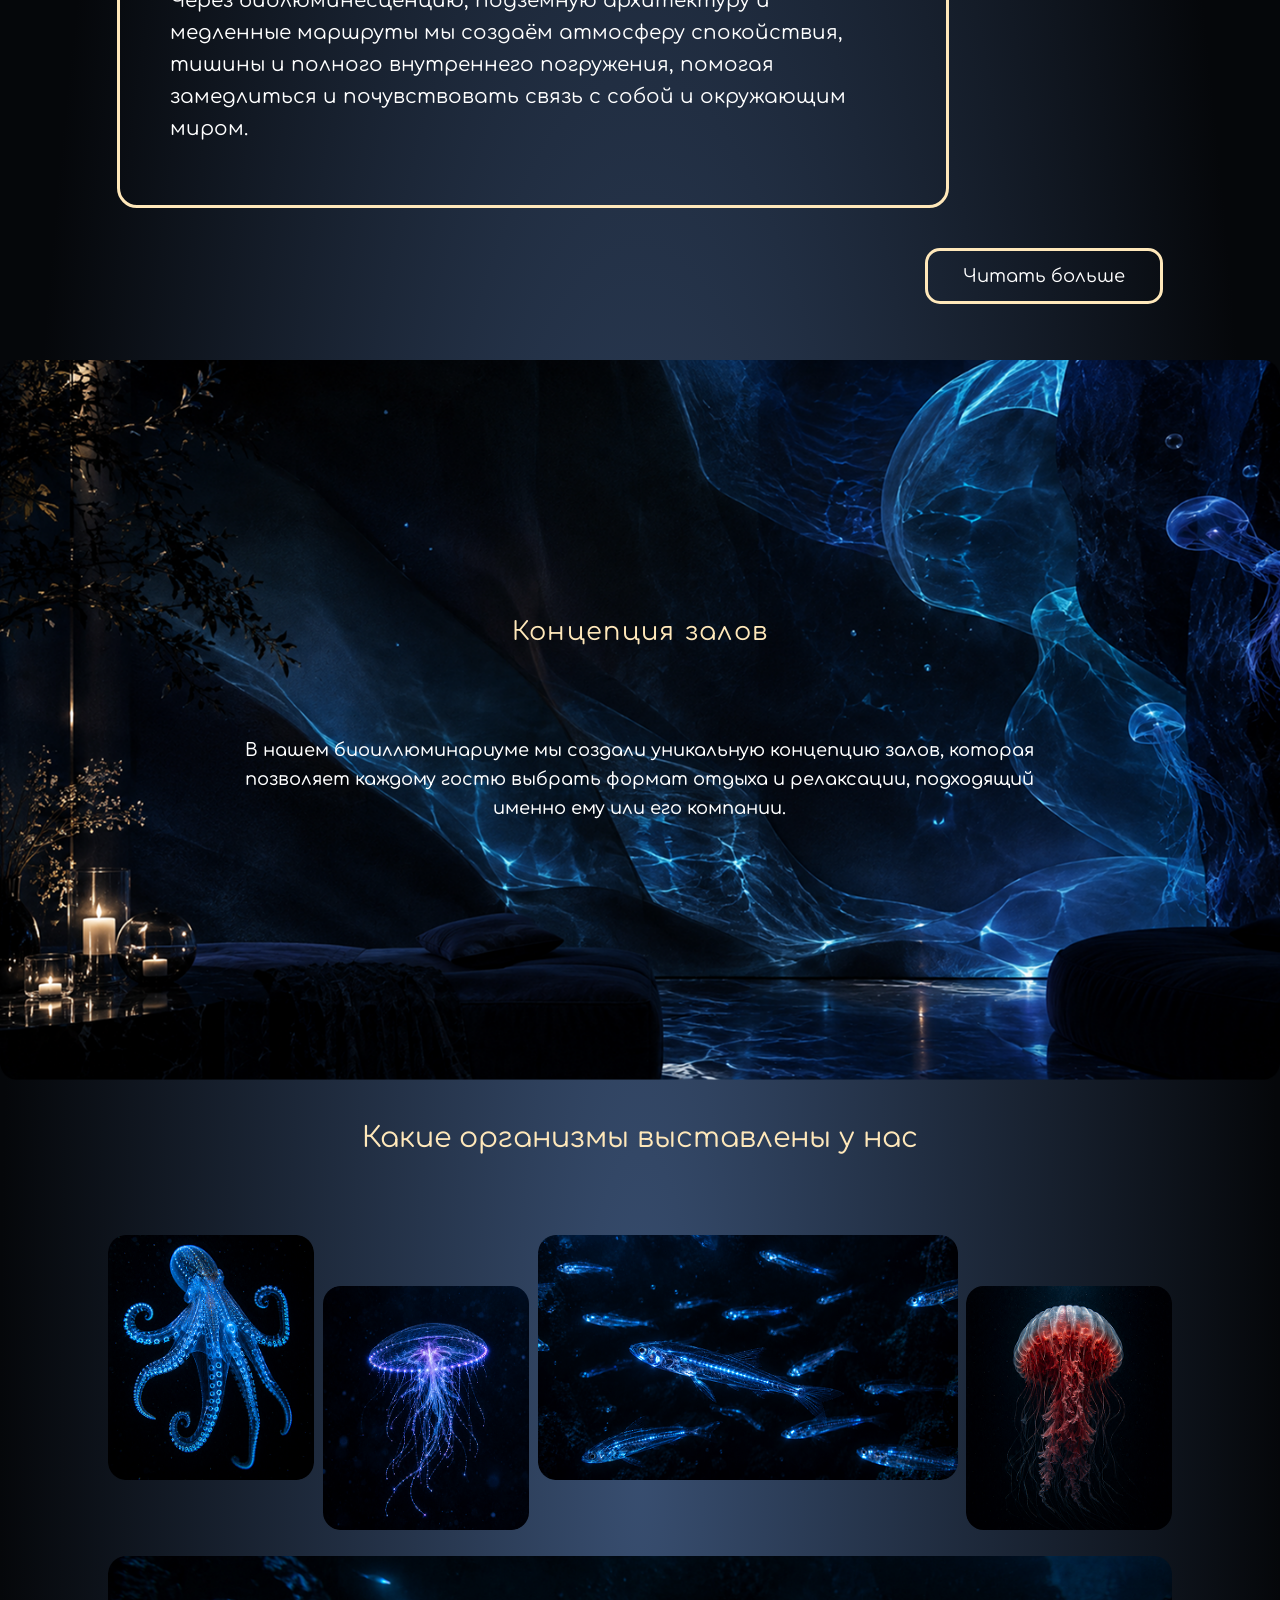
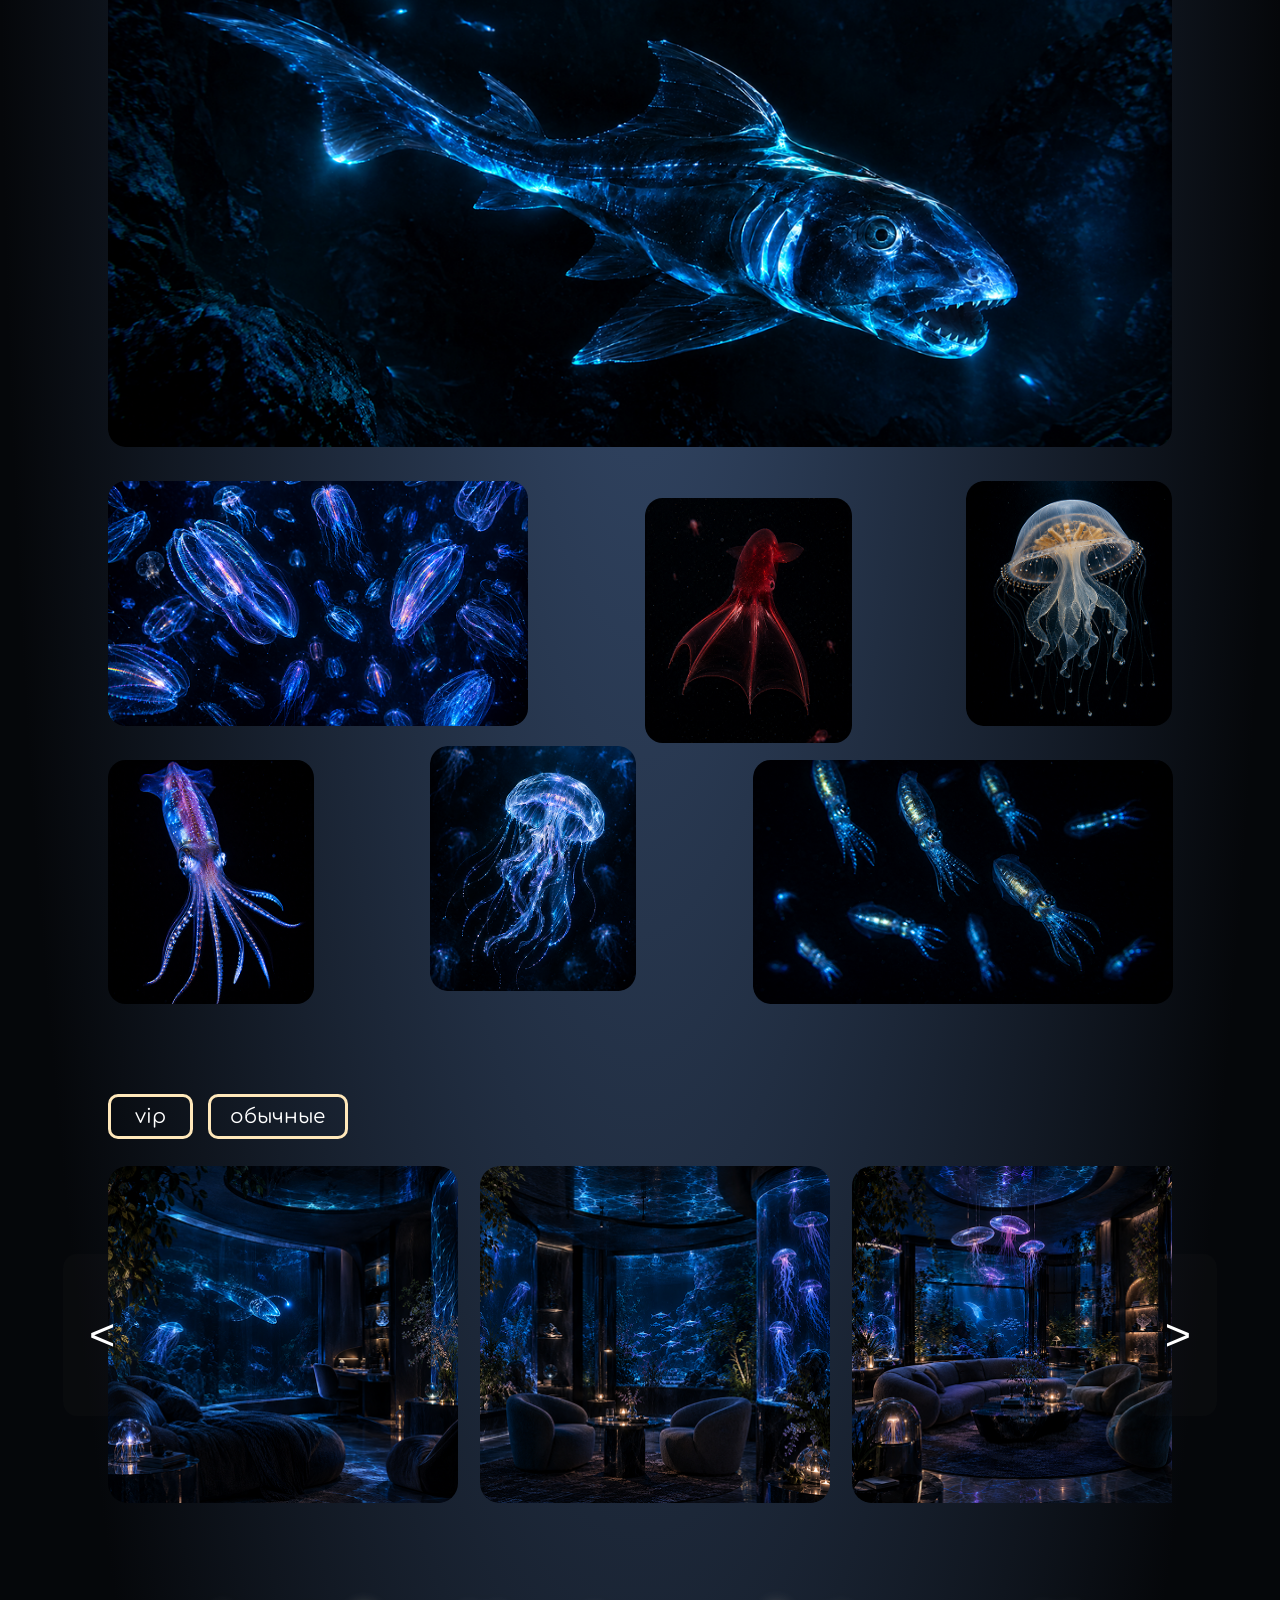
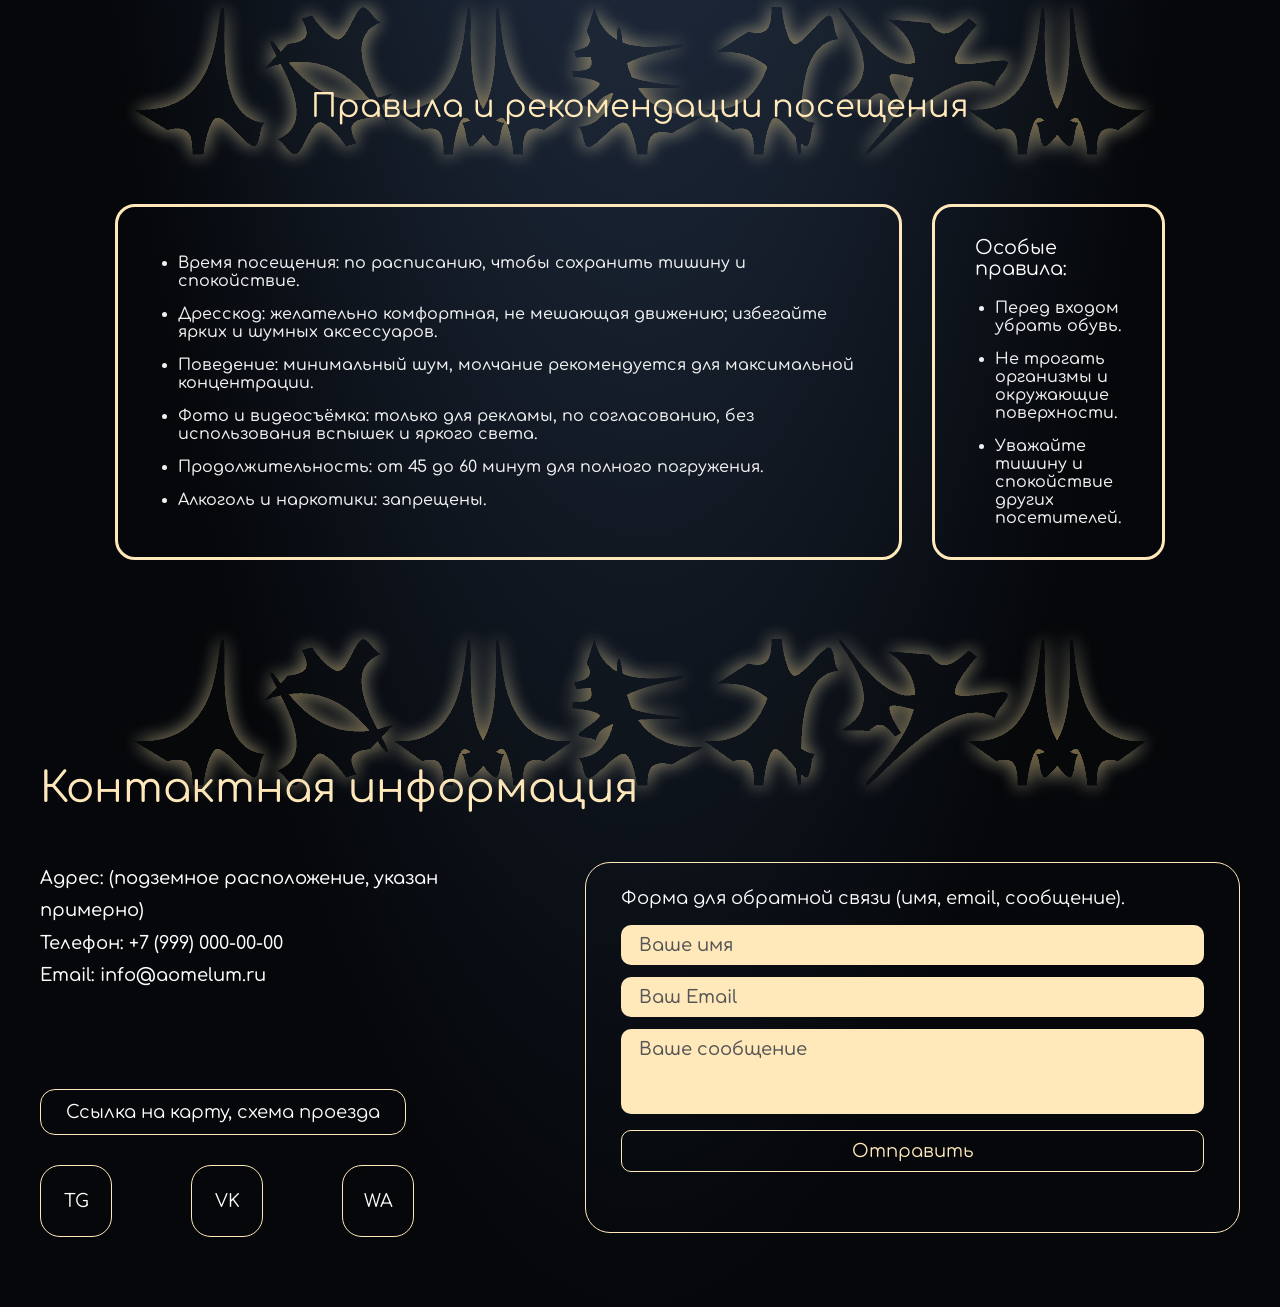
==== commit 74ad4417: "доделала адаптив" ====
--- a/index.html
+++ b/index.html
@@ -44,24 +44,35 @@
     
     
     
-<div class="mobile-menu-panel">
-    <button class="close-menu-btn" aria-label="Закрыть меню">&times;</button>
-    <nav class="mobile-nav">
-        <!-- Добавляем эту строчку первым пунктом -->
-        <a href="index.html">главная</a>
-
-        <a href="o_nas.html">о нас</a>
-        <div class="mobile-dropdown">
-            <span class="mobile-dropdown-title">залы ▾</span>
-            <div class="mobile-dropdown-content">
-                <a href="vip.html">• vip</a>
-                <a href="obichka.html">• обычные</a>
-            </div>
-        </div>
-        <a href="rules.html">правила посещения</a>
-        <a href="obitateli.html">виды рыб</a>
-    </nav>
-</div>
+
+    <button class="mobile-burger-btn" aria-label="Открыть меню">
+        <span></span>
+        <span></span>
+    </button>
+
+    <div class="mobile-menu-overlay"></div>
+
+    <div class="mobile-menu-card">
+        <nav class="mobile-nav">
+            <a href="index.html" class="mobile-nav-link">Главная</a>
+            <a href="o_nas.html" class="mobile-nav-link">О нас</a>
+        
+            <div class="mobile-dropdown">
+                <button class="mobile-dropdown-btn">
+                    <span>Виды залов</span>
+                    <span class="dropdown-arrow">&lt;</span>
+                </button>
+
+                <div class="mobile-dropdown-content">
+                    <a href="vip.html" class="mobile-nav-sublink">вип</a>
+                    <a href="obichka.html" class="mobile-nav-sublink">обычные</a>
+                </div>
+            </div>
+
+            <a href="rules.html" class="mobile-nav-link">Правила посещения</a>
+            <a href="obitateli.html" class="mobile-nav-link">Виды рыб</a>
+        </nav>
+    </div>
     
     
     
@@ -306,54 +317,59 @@
 
 
     <section class="hall-slider-section">
-    <div class="slider-tabs">
-        <button class="tab-btn btn-vip" data-category="vip" onclick="location.href='vip.html'">vip</button>
-        <button class="tab-btn btn-regular" data-category="regular" onclick="location.href='obichka.html'">обычные</button>
-    </div>
-
-    <div class="slider-wrap">
-        <button class="slider-arrow prev-btn">&lt;</button>
-        
-        <div class="slider-track" id="hallSlider">
-            <div class="slider-card">
-                <img src="img/egoint.png" alt="Эго">
-                <div class="card-info">
-                    <span class="card-title-text">Эго</span>
-                </div>
-            </div>
-
-            <div class="slider-card">
-                <img src="img/duoint.png" alt="Дуо">
-                <div class="card-info">
-                    <span class="card-title-text">Дуо</span>
-                </div>
-            </div>
-
-            <div class="slider-card">
-                <img src="img/trioint.png" alt="Трио">
-                <div class="card-info">
-                    <span class="card-title-text">Трио</span>
-                </div>
-            </div>
-
-            <div class="slider-card">
-                <img src="img/homeint.png" alt="Home">
-                <div class="card-info">
-                    <span class="card-title-text">Home</span>
-                </div>
-            </div>
-
-            <div class="slider-card">
-                <img src="img/obichint.png" alt="Обычка">
-                <div class="card-info">
-                    <span class="card-title-text">Обычка</span>
-                </div>
-            </div>
-        </div>
-
-        <button class="slider-arrow next-btn">&gt;</button>
-    </div>
-</section>
+    
+        <div class="slider-tabs">
+    
+            <button class="tab-btn btn-vip" data-category="vip" onclick="location.href='vip.html'">vip</button>
+    
+            <button class="tab-btn btn-regular" data-category="regular" onclick="location.href='obichka.html'">обычные</button>
+    
+        </div>
+
+
+        <div class="slider-wrap">
+            <button class="slider-arrow prev-btn">&lt;</button>
+        
+            <div class="slider-track" id="hallSlider">
+                <div class="slider-card">
+                    <img src="img/egoint.png" alt="Эго">
+                    <div class="card-info">
+                        <span class="card-title-text">Эго</span>
+                    </div>
+                </div>
+
+                <div class="slider-card">
+                    <img src="img/duoint.png" alt="Дуо">
+                    <div class="card-info">
+                        <span class="card-title-text">Дуо</span>
+                    </div>
+                </div>
+
+                <div class="slider-card">
+                    <img src="img/trioint.png" alt="Трио">
+                    <div class="card-info">
+                        <span class="card-title-text">Трио</span>
+                    </div>
+                </div>
+                
+                <div class="slider-card">
+                    <img src="img/homeint.png" alt="Home">
+                    <div class="card-info">
+                        <span class="card-title-text">Home</span>
+                    </div>
+                </div>
+
+                <div class="slider-card">
+                    <img src="img/obichint.png" alt="Обычка">
+                    <div class="card-info">
+                        <span class="card-title-text">Обычка</span>
+                    </div>
+                </div>
+            </div>
+
+            <button class="slider-arrow next-btn">&gt;</button>
+        </div>
+    </section>
 
 
 
